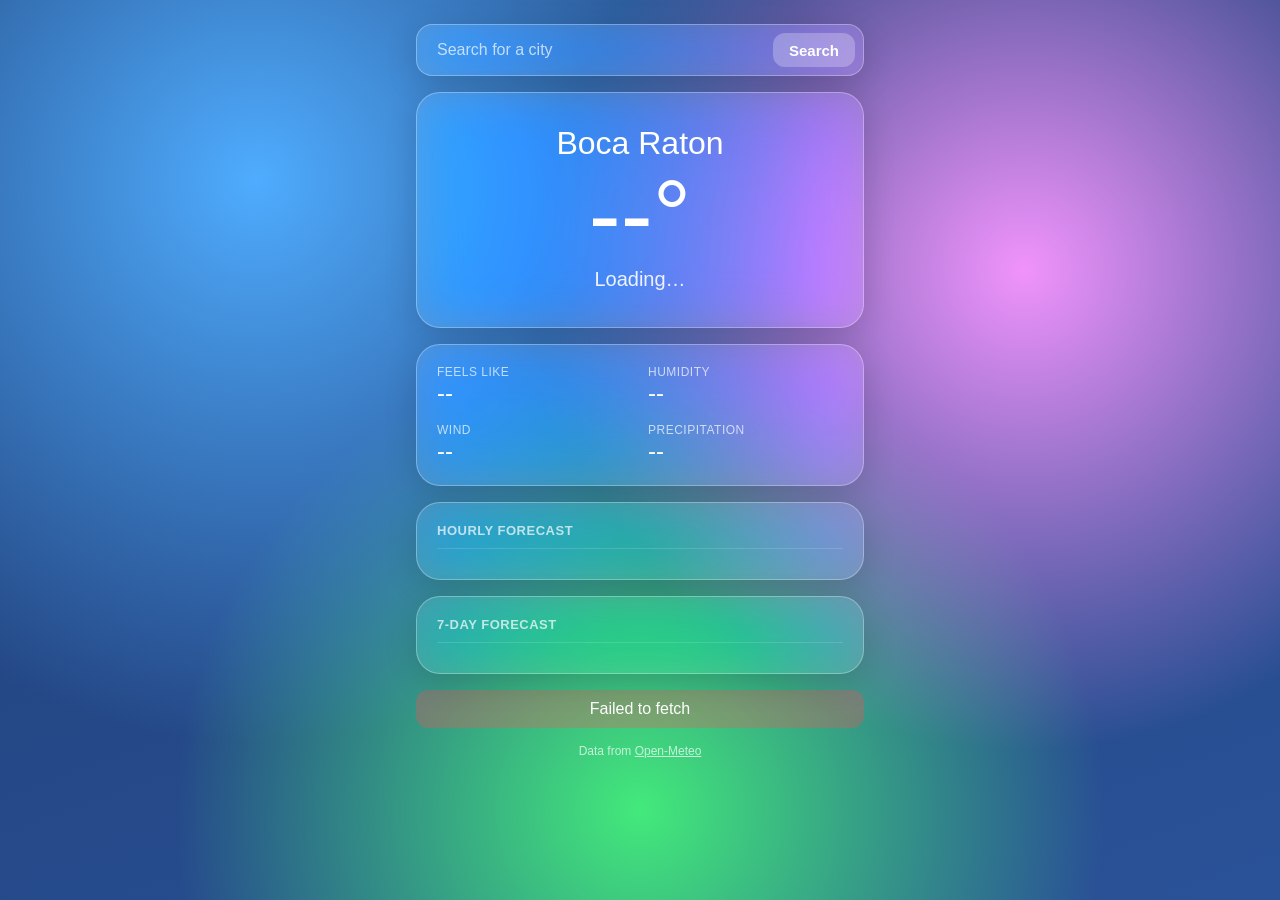
==== index.html @ cc985164 "Add glassmorphic weather app using Open-Meteo API Defaults to Boca Raton, FL with city search, curre" ====
<!doctype html>
<html lang="en">
<head>
  <meta charset="utf-8" />
  <meta name="viewport" content="width=device-width, initial-scale=1" />
  <title>Weather</title>
  <link rel="stylesheet" href="style.css" />
</head>
<body>
  <div class="bg"></div>

  <main class="app">
    <form id="search" class="glass search" autocomplete="off">
      <input id="query" type="text" placeholder="Search for a city" aria-label="Search for a city" />
      <button type="submit" aria-label="Search">Search</button>
    </form>

    <section class="glass current">
      <h1 id="city">Boca Raton</h1>
      <div id="temp" class="temp">--°</div>
      <div id="condition" class="condition">Loading…</div>
      <div id="hilo" class="hilo"></div>
    </section>

    <section class="glass details">
      <div><span>Feels Like</span><strong id="feels">--</strong></div>
      <div><span>Humidity</span><strong id="humidity">--</strong></div>
      <div><span>Wind</span><strong id="wind">--</strong></div>
      <div><span>Precipitation</span><strong id="precip">--</strong></div>
    </section>

    <section class="glass">
      <h2>Hourly Forecast</h2>
      <div id="hourly" class="hourly"></div>
    </section>

    <section class="glass">
      <h2>7-Day Forecast</h2>
      <ul id="daily" class="daily"></ul>
    </section>

    <p id="error" class="error" hidden></p>
    <footer>Data from <a href="https://open-meteo.com/" target="_blank" rel="noopener">Open-Meteo</a></footer>
  </main>

  <script src="app.js"></script>
</body>
</html>
---- style.css ----
* { box-sizing: border-box; margin: 0; padding: 0; }

body {
  font-family: -apple-system, BlinkMacSystemFont, "SF Pro Display", "Segoe UI", Roboto, Helvetica, Arial, sans-serif;
  color: #fff;
  min-height: 100vh;
  background: #1e3c72;
}

.bg {
  position: fixed;
  inset: 0;
  z-index: -1;
  background:
    radial-gradient(circle at 20% 20%, #4facfe 0%, transparent 45%),
    radial-gradient(circle at 80% 30%, #f093fb 0%, transparent 40%),
    radial-gradient(circle at 50% 90%, #43e97b 0%, transparent 45%),
    linear-gradient(160deg, #1e3c72, #2a5298);
}

.app {
  max-width: 480px;
  margin: 0 auto;
  padding: 24px 16px 40px;
  display: flex;
  flex-direction: column;
  gap: 16px;
}

.glass {
  background: rgba(255, 255, 255, 0.15);
  backdrop-filter: blur(24px) saturate(180%);
  -webkit-backdrop-filter: blur(24px) saturate(180%);
  border: 1px solid rgba(255, 255, 255, 0.3);
  border-radius: 24px;
  padding: 20px;
  box-shadow: 0 8px 32px rgba(0, 0, 0, 0.15);
}

h2 {
  font-size: 13px;
  font-weight: 600;
  text-transform: uppercase;
  letter-spacing: 0.5px;
  opacity: 0.7;
  padding-bottom: 10px;
  margin-bottom: 10px;
  border-bottom: 1px solid rgba(255, 255, 255, 0.2);
}

.search {
  display: flex;
  gap: 8px;
  padding: 8px;
  border-radius: 16px;
}

.search input {
  flex: 1;
  min-width: 0;
  background: transparent;
  border: none;
  outline: none;
  color: #fff;
  font-size: 16px;
  padding: 8px 12px;
}

.search input::placeholder { color: rgba(255, 255, 255, 0.7); }

.search button {
  border: none;
  border-radius: 12px;
  padding: 8px 16px;
  font-size: 15px;
  font-weight: 600;
  color: #fff;
  background: rgba(255, 255, 255, 0.25);
  cursor: pointer;
}

.search button:hover { background: rgba(255, 255, 255, 0.35); }

.current { text-align: center; padding: 32px 20px; }
.current h1 { font-size: 32px; font-weight: 500; }
.temp { font-size: 96px; font-weight: 200; line-height: 1.1; }
.condition { font-size: 20px; opacity: 0.9; }
.hilo { margin-top: 4px; font-size: 17px; opacity: 0.85; }

.details {
  display: grid;
  grid-template-columns: 1fr 1fr;
  gap: 16px;
}

.details span {
  display: block;
  font-size: 12px;
  text-transform: uppercase;
  letter-spacing: 0.5px;
  opacity: 0.7;
}

.details strong { font-size: 24px; font-weight: 500; }

.hourly {
  display: flex;
  gap: 20px;
  overflow-x: auto;
  scrollbar-width: none;
}

.hourly::-webkit-scrollbar { display: none; }

.hour {
  display: flex;
  flex-direction: column;
  align-items: center;
  gap: 6px;
  min-width: 44px;
  font-size: 15px;
}

.hour .icon { font-size: 24px; }

.daily { list-style: none; }

.daily li {
  display: grid;
  grid-template-columns: 60px 40px 1fr;
  align-items: center;
  padding: 10px 0;
  font-size: 17px;
  border-bottom: 1px solid rgba(255, 255, 255, 0.15);
}

.daily li:last-child { border-bottom: none; }
.daily .icon { font-size: 22px; }
.daily .range { text-align: right; }
.daily .low { opacity: 0.6; margin-right: 12px; }

.error {
  text-align: center;
  background: rgba(255, 80, 80, 0.3);
  border-radius: 12px;
  padding: 10px;
}

footer { text-align: center; font-size: 12px; opacity: 0.7; }
footer a { color: #fff; }
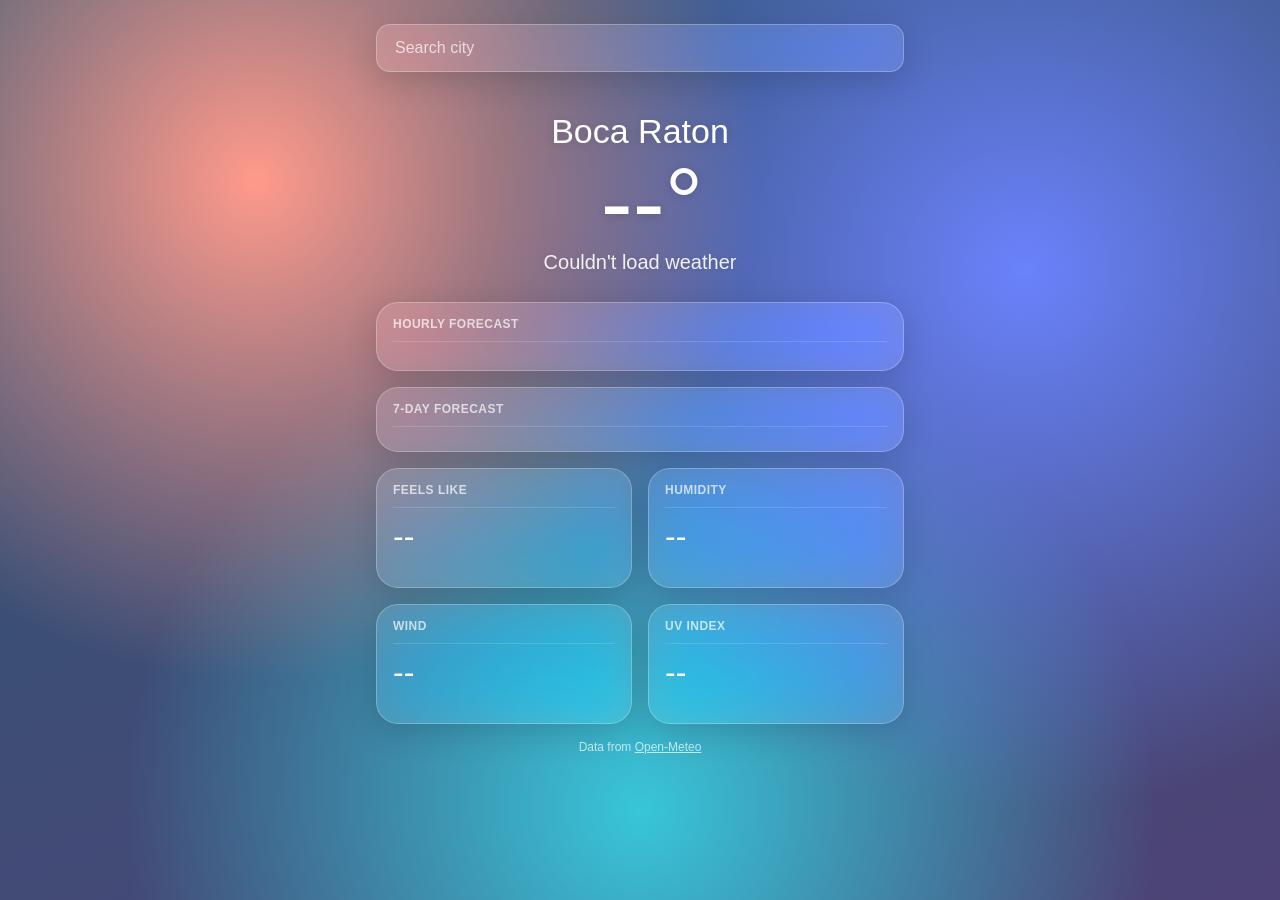
==== commit 93bb3a3b: "Add glassmorphic weather app using Open-Meteo Defaults to Boca Raton with city search, hourly and 7-" ====
--- a/index.html
+++ b/index.html
@@ -1,46 +1,45 @@
 <!doctype html>
 <html lang="en">
 <head>
-  <meta charset="utf-8" />
-  <meta name="viewport" content="width=device-width, initial-scale=1" />
+  <meta charset="utf-8">
+  <meta name="viewport" content="width=device-width, initial-scale=1">
   <title>Weather</title>
-  <link rel="stylesheet" href="style.css" />
+  <link rel="stylesheet" href="style.css">
 </head>
 <body>
   <div class="bg"></div>
 
   <main class="app">
     <form id="search" class="glass search" autocomplete="off">
-      <input id="query" type="text" placeholder="Search for a city" aria-label="Search for a city" />
-      <button type="submit" aria-label="Search">Search</button>
+      <input id="query" type="text" placeholder="Search city" aria-label="Search city">
+      <ul id="results" class="glass results" hidden></ul>
     </form>
 
-    <section class="glass current">
-      <h1 id="city">Boca Raton</h1>
+    <section class="current">
+      <h1 id="place">Boca Raton</h1>
       <div id="temp" class="temp">--°</div>
       <div id="condition" class="condition">Loading…</div>
       <div id="hilo" class="hilo"></div>
     </section>
 
-    <section class="glass details">
-      <div><span>Feels Like</span><strong id="feels">--</strong></div>
-      <div><span>Humidity</span><strong id="humidity">--</strong></div>
-      <div><span>Wind</span><strong id="wind">--</strong></div>
-      <div><span>Precipitation</span><strong id="precip">--</strong></div>
-    </section>
-
-    <section class="glass">
+    <section class="glass card">
       <h2>Hourly Forecast</h2>
       <div id="hourly" class="hourly"></div>
     </section>
 
-    <section class="glass">
+    <section class="glass card">
       <h2>7-Day Forecast</h2>
-      <ul id="daily" class="daily"></ul>
+      <div id="daily" class="daily"></div>
     </section>
 
-    <p id="error" class="error" hidden></p>
-    <footer>Data from <a href="https://open-meteo.com/" target="_blank" rel="noopener">Open-Meteo</a></footer>
+    <section class="details">
+      <div class="glass tile"><h2>Feels Like</h2><div id="feels" class="value">--</div></div>
+      <div class="glass tile"><h2>Humidity</h2><div id="humidity" class="value">--</div></div>
+      <div class="glass tile"><h2>Wind</h2><div id="wind" class="value">--</div></div>
+      <div class="glass tile"><h2>UV Index</h2><div id="uv" class="value">--</div></div>
+    </section>
+
+    <p class="credit">Data from <a href="https://open-meteo.com/" target="_blank" rel="noopener">Open-Meteo</a></p>
   </main>
 
   <script src="app.js"></script>
--- a/style.css
+++ b/style.css
@@ -1,7 +1,7 @@
 * { box-sizing: border-box; margin: 0; padding: 0; }
 
 body {
-  font-family: -apple-system, BlinkMacSystemFont, "SF Pro Display", "Segoe UI", Roboto, Helvetica, Arial, sans-serif;
+  font-family: -apple-system, BlinkMacSystemFont, "SF Pro Display", "Helvetica Neue", Arial, sans-serif;
   color: #fff;
   min-height: 100vh;
   background: #1e3c72;
@@ -12,14 +12,21 @@
   inset: 0;
   z-index: -1;
   background:
-    radial-gradient(circle at 20% 20%, #4facfe 0%, transparent 45%),
-    radial-gradient(circle at 80% 30%, #f093fb 0%, transparent 40%),
-    radial-gradient(circle at 50% 90%, #43e97b 0%, transparent 45%),
-    linear-gradient(160deg, #1e3c72, #2a5298);
+    radial-gradient(circle at 20% 20%, #ff9a8b 0%, transparent 40%),
+    radial-gradient(circle at 80% 30%, #6a82fb 0%, transparent 45%),
+    radial-gradient(circle at 50% 90%, #38c6d9 0%, transparent 50%),
+    linear-gradient(160deg, #2b5876, #4e4376);
+  transition: background 0.6s;
+}
+body.night .bg {
+  background:
+    radial-gradient(circle at 25% 20%, #3a2e6e 0%, transparent 45%),
+    radial-gradient(circle at 80% 70%, #1b4f72 0%, transparent 50%),
+    linear-gradient(160deg, #0f2027, #203a43, #2c5364);
 }
 
 .app {
-  max-width: 480px;
+  max-width: 560px;
   margin: 0 auto;
   padding: 24px 16px 40px;
   display: flex;
@@ -28,123 +35,76 @@
 }
 
 .glass {
-  background: rgba(255, 255, 255, 0.15);
-  backdrop-filter: blur(24px) saturate(180%);
-  -webkit-backdrop-filter: blur(24px) saturate(180%);
-  border: 1px solid rgba(255, 255, 255, 0.3);
-  border-radius: 24px;
-  padding: 20px;
+  background: rgba(255, 255, 255, 0.14);
+  border: 1px solid rgba(255, 255, 255, 0.25);
+  border-radius: 22px;
+  backdrop-filter: blur(24px) saturate(160%);
+  -webkit-backdrop-filter: blur(24px) saturate(160%);
   box-shadow: 0 8px 32px rgba(0, 0, 0, 0.15);
 }
 
+.search { position: relative; padding: 4px; border-radius: 14px; }
+.search input {
+  width: 100%;
+  padding: 10px 14px;
+  font-size: 16px;
+  color: #fff;
+  background: transparent;
+  border: none;
+  outline: none;
+}
+.search input::placeholder { color: rgba(255, 255, 255, 0.7); }
+
+.results {
+  position: absolute;
+  top: calc(100% + 6px);
+  left: 0;
+  right: 0;
+  list-style: none;
+  border-radius: 14px;
+  overflow: hidden;
+  z-index: 10;
+  background: rgba(40, 50, 80, 0.55);
+}
+.results li { padding: 12px 16px; cursor: pointer; }
+.results li:hover { background: rgba(255, 255, 255, 0.15); }
+.results small { opacity: 0.7; }
+
+.current { text-align: center; padding: 24px 0 8px; text-shadow: 0 1px 8px rgba(0, 0, 0, 0.15); }
+.current h1 { font-size: 34px; font-weight: 400; }
+.temp { font-size: 96px; font-weight: 200; line-height: 1; margin: 4px 0 0 24px; }
+.condition { font-size: 20px; opacity: 0.9; }
+.hilo { font-size: 18px; margin-top: 4px; }
+
+.card { padding: 14px 16px; }
 h2 {
-  font-size: 13px;
+  font-size: 12px;
   font-weight: 600;
   text-transform: uppercase;
-  letter-spacing: 0.5px;
+  letter-spacing: 0.04em;
   opacity: 0.7;
   padding-bottom: 10px;
   margin-bottom: 10px;
   border-bottom: 1px solid rgba(255, 255, 255, 0.2);
 }
 
-.search {
-  display: flex;
-  gap: 8px;
-  padding: 8px;
-  border-radius: 16px;
-}
-
-.search input {
-  flex: 1;
-  min-width: 0;
-  background: transparent;
-  border: none;
-  outline: none;
-  color: #fff;
-  font-size: 16px;
-  padding: 8px 12px;
-}
-
-.search input::placeholder { color: rgba(255, 255, 255, 0.7); }
-
-.search button {
-  border: none;
-  border-radius: 12px;
-  padding: 8px 16px;
-  font-size: 15px;
-  font-weight: 600;
-  color: #fff;
-  background: rgba(255, 255, 255, 0.25);
-  cursor: pointer;
-}
-
-.search button:hover { background: rgba(255, 255, 255, 0.35); }
-
-.current { text-align: center; padding: 32px 20px; }
-.current h1 { font-size: 32px; font-weight: 500; }
-.temp { font-size: 96px; font-weight: 200; line-height: 1.1; }
-.condition { font-size: 20px; opacity: 0.9; }
-.hilo { margin-top: 4px; font-size: 17px; opacity: 0.85; }
-
-.details {
-  display: grid;
-  grid-template-columns: 1fr 1fr;
-  gap: 16px;
-}
-
-.details span {
-  display: block;
-  font-size: 12px;
-  text-transform: uppercase;
-  letter-spacing: 0.5px;
-  opacity: 0.7;
-}
-
-.details strong { font-size: 24px; font-weight: 500; }
-
-.hourly {
-  display: flex;
-  gap: 20px;
-  overflow-x: auto;
-  scrollbar-width: none;
-}
-
+.hourly { display: flex; gap: 22px; overflow-x: auto; padding-bottom: 4px; scrollbar-width: none; }
 .hourly::-webkit-scrollbar { display: none; }
-
-.hour {
-  display: flex;
-  flex-direction: column;
-  align-items: center;
-  gap: 6px;
-  min-width: 44px;
-  font-size: 15px;
-}
-
+.hour { display: flex; flex-direction: column; align-items: center; gap: 8px; min-width: 40px; font-size: 15px; }
 .hour .icon { font-size: 24px; }
 
-.daily { list-style: none; }
+.day { display: grid; grid-template-columns: 56px 32px 1fr; align-items: center; gap: 10px; padding: 10px 0; font-size: 17px; }
+.day + .day { border-top: 1px solid rgba(255, 255, 255, 0.15); }
+.day .icon { font-size: 22px; text-align: center; }
+.range { display: flex; align-items: center; gap: 10px; }
+.range .lo { opacity: 0.7; width: 36px; text-align: right; }
+.range .hi { width: 36px; }
+.bar { flex: 1; height: 5px; border-radius: 3px; background: rgba(255, 255, 255, 0.2); position: relative; }
+.bar span { position: absolute; top: 0; bottom: 0; border-radius: 3px; background: linear-gradient(90deg, #7fd4ff, #ffd36e, #ff9a5a); }
 
-.daily li {
-  display: grid;
-  grid-template-columns: 60px 40px 1fr;
-  align-items: center;
-  padding: 10px 0;
-  font-size: 17px;
-  border-bottom: 1px solid rgba(255, 255, 255, 0.15);
-}
+.details { display: grid; grid-template-columns: 1fr 1fr; gap: 16px; }
+.tile { padding: 14px 16px; min-height: 120px; }
+.tile .value { font-size: 32px; font-weight: 400; }
 
-.daily li:last-child { border-bottom: none; }
-.daily .icon { font-size: 22px; }
-.daily .range { text-align: right; }
-.daily .low { opacity: 0.6; margin-right: 12px; }
-
-.error {
-  text-align: center;
-  background: rgba(255, 80, 80, 0.3);
-  border-radius: 12px;
-  padding: 10px;
-}
-
-footer { text-align: center; font-size: 12px; opacity: 0.7; }
-footer a { color: #fff; }
+.credit { text-align: center; font-size: 12px; opacity: 0.7; }
+.credit a { color: inherit; }
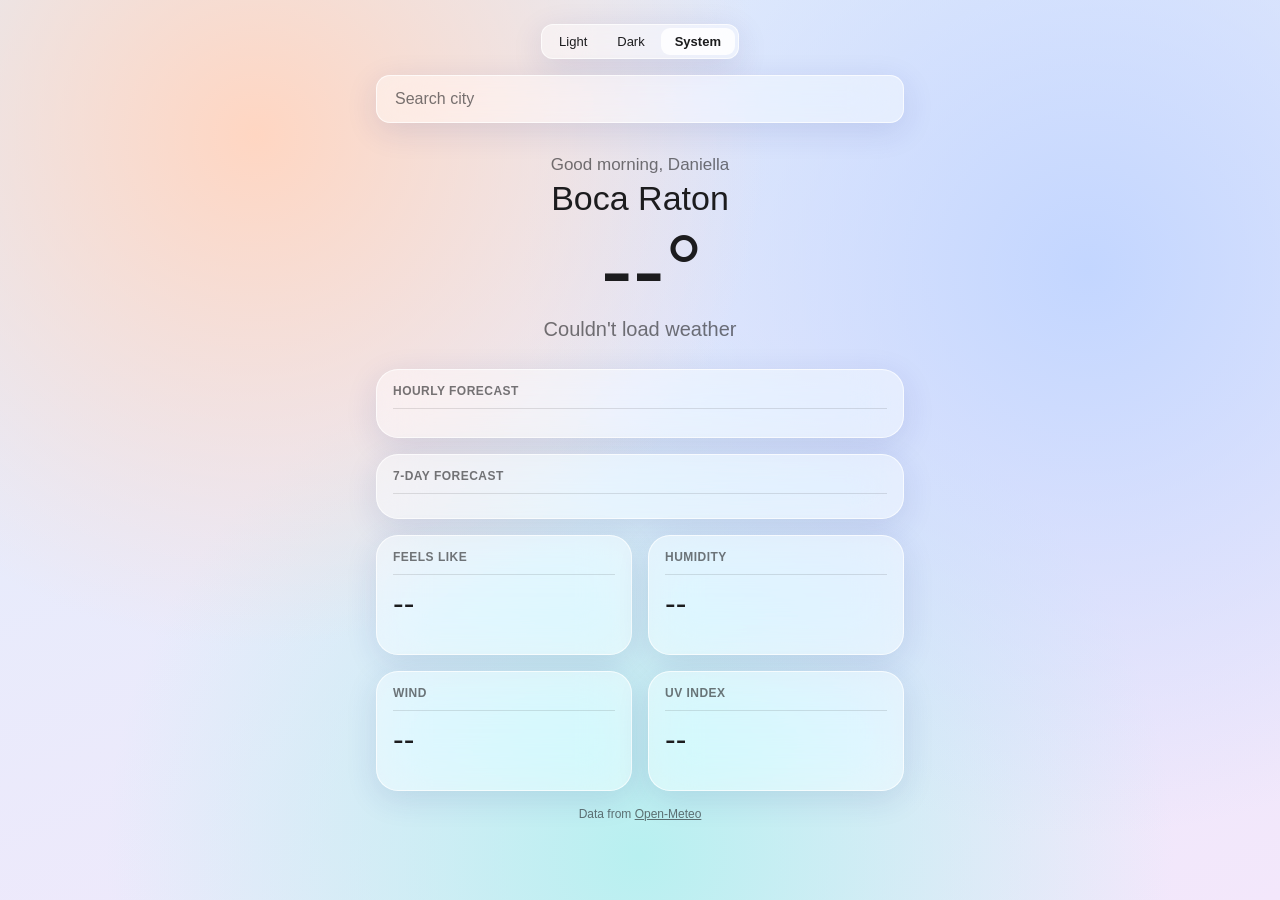
==== commit 7a6dcac2: "Add light/dark/system theme switcher and greeting for Daniella Theme choice is saved in the browser;" ====
--- a/index.html
+++ b/index.html
@@ -4,18 +4,29 @@
   <meta charset="utf-8">
   <meta name="viewport" content="width=device-width, initial-scale=1">
   <title>Weather</title>
+  <script>
+    // Apply saved theme before paint to avoid a flash
+    try { const t = localStorage.getItem("theme"); if (t === "light" || t === "dark") document.documentElement.dataset.theme = t; } catch (e) {}
+  </script>
   <link rel="stylesheet" href="style.css">
 </head>
 <body>
   <div class="bg"></div>
 
   <main class="app">
+    <div id="theme" class="glass theme" role="radiogroup" aria-label="Theme">
+      <button type="button" data-theme="light" role="radio">Light</button>
+      <button type="button" data-theme="dark" role="radio">Dark</button>
+      <button type="button" data-theme="system" role="radio">System</button>
+    </div>
+
     <form id="search" class="glass search" autocomplete="off">
       <input id="query" type="text" placeholder="Search city" aria-label="Search city">
       <ul id="results" class="glass results" hidden></ul>
     </form>
 
     <section class="current">
+      <p id="greeting" class="greeting">Hello, Daniella</p>
       <h1 id="place">Boca Raton</h1>
       <div id="temp" class="temp">--°</div>
       <div id="condition" class="condition">Loading…</div>
--- a/style.css
+++ b/style.css
@@ -1,28 +1,75 @@
 * { box-sizing: border-box; margin: 0; padding: 0; }
+
+/* Light theme (default) */
+:root {
+  --text: #1c1c1e;
+  --muted: rgba(28, 28, 30, 0.6);
+  --glass: rgba(255, 255, 255, 0.45);
+  --glass-border: rgba(255, 255, 255, 0.7);
+  --divider: rgba(28, 28, 30, 0.12);
+  --hover: rgba(255, 255, 255, 0.5);
+  --menu: rgba(255, 255, 255, 0.75);
+  --track: rgba(28, 28, 30, 0.12);
+  --active: rgba(255, 255, 255, 0.85);
+  --shadow: 0 8px 32px rgba(31, 38, 135, 0.12);
+  --page: #cfe3f7;
+  --bg:
+    radial-gradient(circle at 20% 15%, #ffd6c2 0%, transparent 40%),
+    radial-gradient(circle at 85% 30%, #c3d6ff 0%, transparent 45%),
+    radial-gradient(circle at 50% 95%, #b8f0f0 0%, transparent 50%),
+    linear-gradient(160deg, #e0eefc, #f3e7fb);
+}
+
+/* Dark theme: when chosen, or when "System" and the OS is dark */
+:root[data-theme="dark"] {
+  --text: #fff;
+  --muted: rgba(255, 255, 255, 0.65);
+  --glass: rgba(255, 255, 255, 0.08);
+  --glass-border: rgba(255, 255, 255, 0.16);
+  --divider: rgba(255, 255, 255, 0.15);
+  --hover: rgba(255, 255, 255, 0.12);
+  --menu: rgba(30, 36, 60, 0.75);
+  --track: rgba(255, 255, 255, 0.18);
+  --active: rgba(255, 255, 255, 0.2);
+  --shadow: 0 8px 32px rgba(0, 0, 0, 0.35);
+  --page: #0f2027;
+  --bg:
+    radial-gradient(circle at 25% 20%, #3a2e6e 0%, transparent 45%),
+    radial-gradient(circle at 80% 70%, #1b4f72 0%, transparent 50%),
+    linear-gradient(160deg, #0f2027, #203a43, #2c5364);
+}
+@media (prefers-color-scheme: dark) {
+  :root:not([data-theme="light"]) {
+    --text: #fff;
+    --muted: rgba(255, 255, 255, 0.65);
+    --glass: rgba(255, 255, 255, 0.08);
+    --glass-border: rgba(255, 255, 255, 0.16);
+    --divider: rgba(255, 255, 255, 0.15);
+    --hover: rgba(255, 255, 255, 0.12);
+    --menu: rgba(30, 36, 60, 0.75);
+    --track: rgba(255, 255, 255, 0.18);
+    --active: rgba(255, 255, 255, 0.2);
+    --shadow: 0 8px 32px rgba(0, 0, 0, 0.35);
+    --page: #0f2027;
+    --bg:
+      radial-gradient(circle at 25% 20%, #3a2e6e 0%, transparent 45%),
+      radial-gradient(circle at 80% 70%, #1b4f72 0%, transparent 50%),
+      linear-gradient(160deg, #0f2027, #203a43, #2c5364);
+  }
+}
 
 body {
   font-family: -apple-system, BlinkMacSystemFont, "SF Pro Display", "Helvetica Neue", Arial, sans-serif;
-  color: #fff;
+  color: var(--text);
   min-height: 100vh;
-  background: #1e3c72;
+  background: var(--page);
 }
 
 .bg {
   position: fixed;
   inset: 0;
   z-index: -1;
-  background:
-    radial-gradient(circle at 20% 20%, #ff9a8b 0%, transparent 40%),
-    radial-gradient(circle at 80% 30%, #6a82fb 0%, transparent 45%),
-    radial-gradient(circle at 50% 90%, #38c6d9 0%, transparent 50%),
-    linear-gradient(160deg, #2b5876, #4e4376);
-  transition: background 0.6s;
-}
-body.night .bg {
-  background:
-    radial-gradient(circle at 25% 20%, #3a2e6e 0%, transparent 45%),
-    radial-gradient(circle at 80% 70%, #1b4f72 0%, transparent 50%),
-    linear-gradient(160deg, #0f2027, #203a43, #2c5364);
+  background: var(--bg);
 }
 
 .app {
@@ -35,25 +82,38 @@
 }
 
 .glass {
-  background: rgba(255, 255, 255, 0.14);
-  border: 1px solid rgba(255, 255, 255, 0.25);
+  background: var(--glass);
+  border: 1px solid var(--glass-border);
   border-radius: 22px;
   backdrop-filter: blur(24px) saturate(160%);
   -webkit-backdrop-filter: blur(24px) saturate(160%);
-  box-shadow: 0 8px 32px rgba(0, 0, 0, 0.15);
+  box-shadow: var(--shadow);
 }
+
+.theme { display: flex; align-self: center; padding: 3px; border-radius: 12px; gap: 2px; }
+.theme button {
+  font: inherit;
+  font-size: 13px;
+  color: var(--text);
+  background: transparent;
+  border: none;
+  border-radius: 9px;
+  padding: 6px 14px;
+  cursor: pointer;
+}
+.theme button[aria-checked="true"] { background: var(--active); font-weight: 600; }
 
 .search { position: relative; padding: 4px; border-radius: 14px; }
 .search input {
   width: 100%;
   padding: 10px 14px;
   font-size: 16px;
-  color: #fff;
+  color: var(--text);
   background: transparent;
   border: none;
   outline: none;
 }
-.search input::placeholder { color: rgba(255, 255, 255, 0.7); }
+.search input::placeholder { color: var(--muted); }
 
 .results {
   position: absolute;
@@ -64,16 +124,17 @@
   border-radius: 14px;
   overflow: hidden;
   z-index: 10;
-  background: rgba(40, 50, 80, 0.55);
+  background: var(--menu);
 }
 .results li { padding: 12px 16px; cursor: pointer; }
-.results li:hover { background: rgba(255, 255, 255, 0.15); }
-.results small { opacity: 0.7; }
+.results li:hover { background: var(--hover); }
+.results small { color: var(--muted); }
 
-.current { text-align: center; padding: 24px 0 8px; text-shadow: 0 1px 8px rgba(0, 0, 0, 0.15); }
+.current { text-align: center; padding: 16px 0 8px; }
+.greeting { font-size: 17px; color: var(--muted); margin-bottom: 4px; }
 .current h1 { font-size: 34px; font-weight: 400; }
 .temp { font-size: 96px; font-weight: 200; line-height: 1; margin: 4px 0 0 24px; }
-.condition { font-size: 20px; opacity: 0.9; }
+.condition { font-size: 20px; color: var(--muted); }
 .hilo { font-size: 18px; margin-top: 4px; }
 
 .card { padding: 14px 16px; }
@@ -82,10 +143,10 @@
   font-weight: 600;
   text-transform: uppercase;
   letter-spacing: 0.04em;
-  opacity: 0.7;
+  color: var(--muted);
   padding-bottom: 10px;
   margin-bottom: 10px;
-  border-bottom: 1px solid rgba(255, 255, 255, 0.2);
+  border-bottom: 1px solid var(--divider);
 }
 
 .hourly { display: flex; gap: 22px; overflow-x: auto; padding-bottom: 4px; scrollbar-width: none; }
@@ -94,17 +155,17 @@
 .hour .icon { font-size: 24px; }
 
 .day { display: grid; grid-template-columns: 56px 32px 1fr; align-items: center; gap: 10px; padding: 10px 0; font-size: 17px; }
-.day + .day { border-top: 1px solid rgba(255, 255, 255, 0.15); }
+.day + .day { border-top: 1px solid var(--divider); }
 .day .icon { font-size: 22px; text-align: center; }
 .range { display: flex; align-items: center; gap: 10px; }
-.range .lo { opacity: 0.7; width: 36px; text-align: right; }
+.range .lo { color: var(--muted); width: 36px; text-align: right; }
 .range .hi { width: 36px; }
-.bar { flex: 1; height: 5px; border-radius: 3px; background: rgba(255, 255, 255, 0.2); position: relative; }
-.bar span { position: absolute; top: 0; bottom: 0; border-radius: 3px; background: linear-gradient(90deg, #7fd4ff, #ffd36e, #ff9a5a); }
+.bar { flex: 1; height: 5px; border-radius: 3px; background: var(--track); position: relative; }
+.bar span { position: absolute; top: 0; bottom: 0; border-radius: 3px; background: linear-gradient(90deg, #5ac8fa, #ffcc00, #ff9500); }
 
 .details { display: grid; grid-template-columns: 1fr 1fr; gap: 16px; }
 .tile { padding: 14px 16px; min-height: 120px; }
 .tile .value { font-size: 32px; font-weight: 400; }
 
-.credit { text-align: center; font-size: 12px; opacity: 0.7; }
+.credit { text-align: center; font-size: 12px; color: var(--muted); }
 .credit a { color: inherit; }
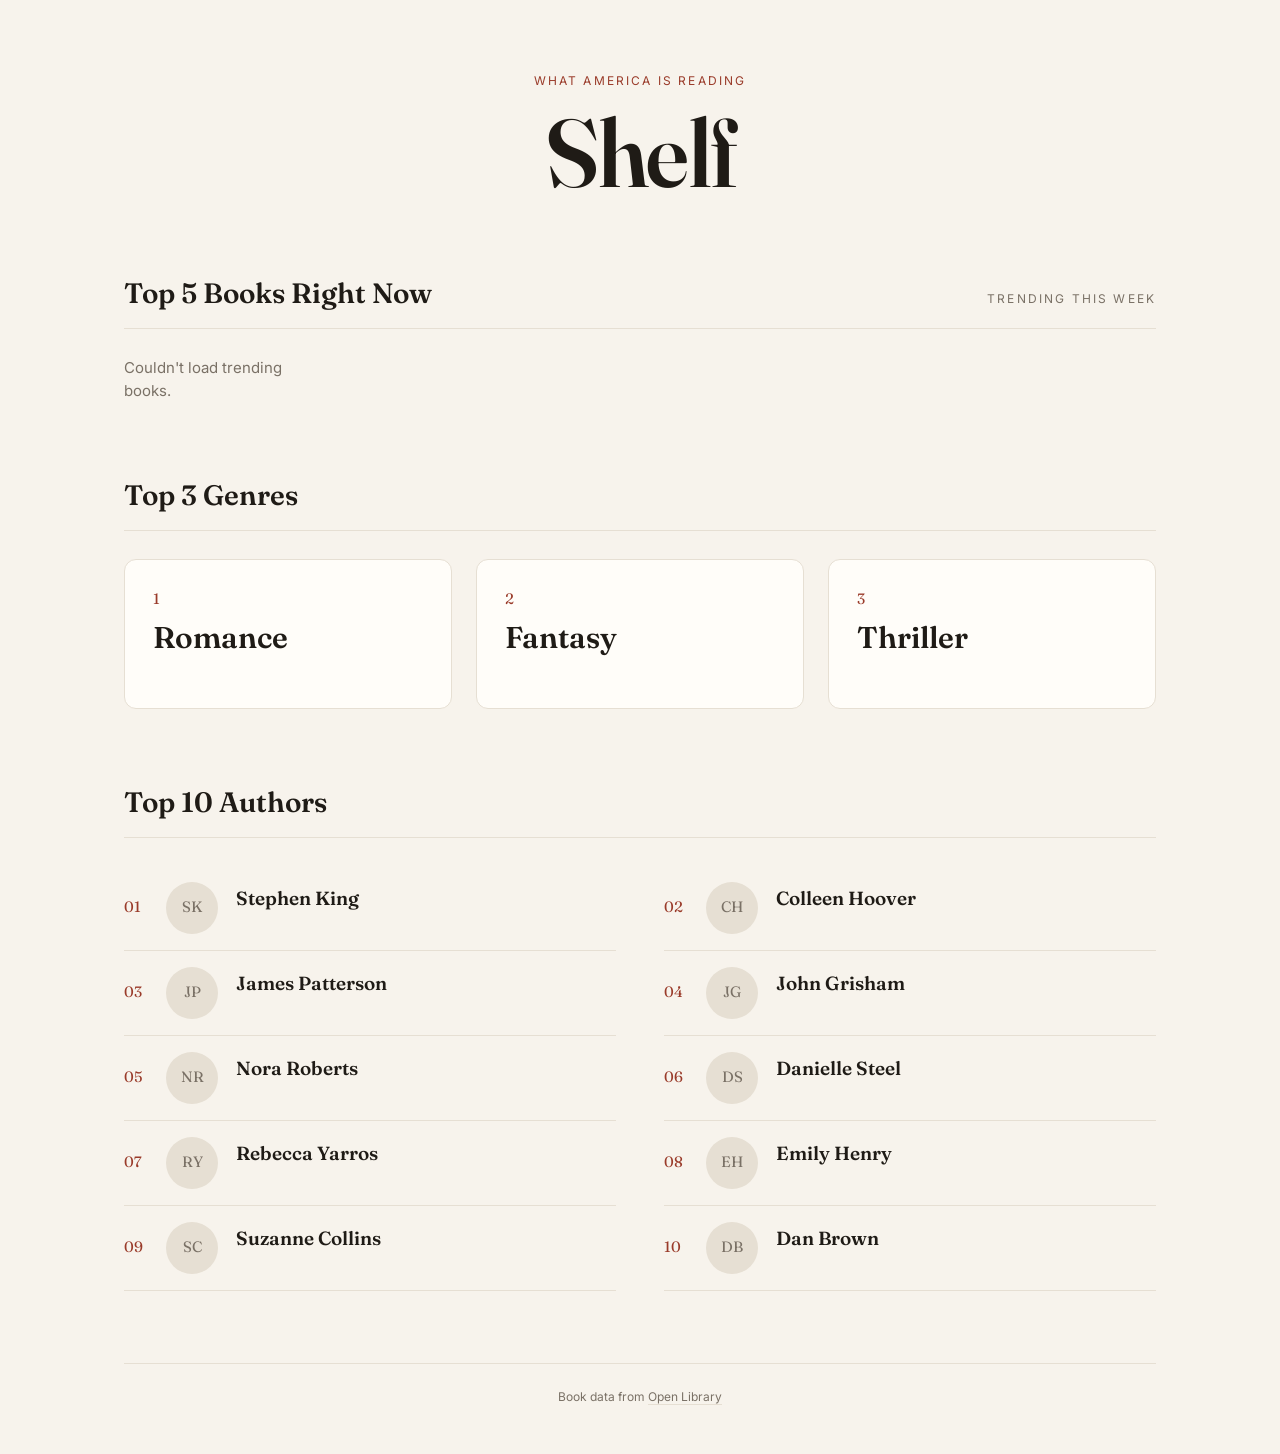
==== commit ad7ec4d1: "Add Shelf book app using Open Library; move weather app to weather/ Co-Authored-By: Claude Opus 5.5 " ====
--- a/index.html
+++ b/index.html
@@ -3,54 +3,42 @@
 <head>
   <meta charset="utf-8">
   <meta name="viewport" content="width=device-width, initial-scale=1">
-  <title>Weather</title>
-  <script>
-    // Apply saved theme before paint to avoid a flash
-    try { const t = localStorage.getItem("theme"); if (t === "light" || t === "dark") document.documentElement.dataset.theme = t; } catch (e) {}
-  </script>
+  <title>Shelf</title>
+  <link rel="preconnect" href="https://fonts.googleapis.com">
+  <link rel="preconnect" href="https://fonts.gstatic.com" crossorigin>
+  <link href="https://fonts.googleapis.com/css2?family=Fraunces:opsz,wght@9..144,400;9..144,600&family=Inter:wght@400;500;600&display=swap" rel="stylesheet">
   <link rel="stylesheet" href="style.css">
 </head>
 <body>
-  <div class="bg"></div>
+  <main class="page">
+    <header class="masthead">
+      <p class="eyebrow">What America is reading</p>
+      <h1>Shelf</h1>
+    </header>
 
-  <main class="app">
-    <div id="theme" class="glass theme" role="radiogroup" aria-label="Theme">
-      <button type="button" data-theme="light" role="radio">Light</button>
-      <button type="button" data-theme="dark" role="radio">Dark</button>
-      <button type="button" data-theme="system" role="radio">System</button>
-    </div>
-
-    <form id="search" class="glass search" autocomplete="off">
-      <input id="query" type="text" placeholder="Search city" aria-label="Search city">
-      <ul id="results" class="glass results" hidden></ul>
-    </form>
-
-    <section class="current">
-      <p id="greeting" class="greeting">Hello, Daniella</p>
-      <h1 id="place">Boca Raton</h1>
-      <div id="temp" class="temp">--°</div>
-      <div id="condition" class="condition">Loading…</div>
-      <div id="hilo" class="hilo"></div>
+    <section>
+      <div class="section-head">
+        <h2>Top 5 Books Right Now</h2>
+        <p class="note">Trending this week</p>
+      </div>
+      <ol id="books" class="books"></ol>
     </section>
 
-    <section class="glass card">
-      <h2>Hourly Forecast</h2>
-      <div id="hourly" class="hourly"></div>
+    <section>
+      <div class="section-head">
+        <h2>Top 3 Genres</h2>
+      </div>
+      <div id="genres" class="genres"></div>
     </section>
 
-    <section class="glass card">
-      <h2>7-Day Forecast</h2>
-      <div id="daily" class="daily"></div>
+    <section>
+      <div class="section-head">
+        <h2>Top 10 Authors</h2>
+      </div>
+      <ol id="authors" class="authors"></ol>
     </section>
 
-    <section class="details">
-      <div class="glass tile"><h2>Feels Like</h2><div id="feels" class="value">--</div></div>
-      <div class="glass tile"><h2>Humidity</h2><div id="humidity" class="value">--</div></div>
-      <div class="glass tile"><h2>Wind</h2><div id="wind" class="value">--</div></div>
-      <div class="glass tile"><h2>UV Index</h2><div id="uv" class="value">--</div></div>
-    </section>
-
-    <p class="credit">Data from <a href="https://open-meteo.com/" target="_blank" rel="noopener">Open-Meteo</a></p>
+    <footer class="credit">Book data from <a href="https://openlibrary.org/developers/api" target="_blank" rel="noopener">Open Library</a></footer>
   </main>
 
   <script src="app.js"></script>
--- a/style.css
+++ b/style.css
@@ -1,171 +1,175 @@
 * { box-sizing: border-box; margin: 0; padding: 0; }
 
-/* Light theme (default) */
 :root {
-  --text: #1c1c1e;
-  --muted: rgba(28, 28, 30, 0.6);
-  --glass: rgba(255, 255, 255, 0.45);
-  --glass-border: rgba(255, 255, 255, 0.7);
-  --divider: rgba(28, 28, 30, 0.12);
-  --hover: rgba(255, 255, 255, 0.5);
-  --menu: rgba(255, 255, 255, 0.75);
-  --track: rgba(28, 28, 30, 0.12);
-  --active: rgba(255, 255, 255, 0.85);
-  --shadow: 0 8px 32px rgba(31, 38, 135, 0.12);
-  --page: #cfe3f7;
-  --bg:
-    radial-gradient(circle at 20% 15%, #ffd6c2 0%, transparent 40%),
-    radial-gradient(circle at 85% 30%, #c3d6ff 0%, transparent 45%),
-    radial-gradient(circle at 50% 95%, #b8f0f0 0%, transparent 50%),
-    linear-gradient(160deg, #e0eefc, #f3e7fb);
-}
-
-/* Dark theme: when chosen, or when "System" and the OS is dark */
-:root[data-theme="dark"] {
-  --text: #fff;
-  --muted: rgba(255, 255, 255, 0.65);
-  --glass: rgba(255, 255, 255, 0.08);
-  --glass-border: rgba(255, 255, 255, 0.16);
-  --divider: rgba(255, 255, 255, 0.15);
-  --hover: rgba(255, 255, 255, 0.12);
-  --menu: rgba(30, 36, 60, 0.75);
-  --track: rgba(255, 255, 255, 0.18);
-  --active: rgba(255, 255, 255, 0.2);
-  --shadow: 0 8px 32px rgba(0, 0, 0, 0.35);
-  --page: #0f2027;
-  --bg:
-    radial-gradient(circle at 25% 20%, #3a2e6e 0%, transparent 45%),
-    radial-gradient(circle at 80% 70%, #1b4f72 0%, transparent 50%),
-    linear-gradient(160deg, #0f2027, #203a43, #2c5364);
+  --bg: #f7f3ec;
+  --surface: #fffdf9;
+  --text: #1f1b16;
+  --muted: #7a7166;
+  --line: #e6dfd3;
+  --accent: #9a3b2a;
+  --shadow: 0 10px 30px rgba(60, 40, 20, 0.12);
 }
 @media (prefers-color-scheme: dark) {
-  :root:not([data-theme="light"]) {
-    --text: #fff;
-    --muted: rgba(255, 255, 255, 0.65);
-    --glass: rgba(255, 255, 255, 0.08);
-    --glass-border: rgba(255, 255, 255, 0.16);
-    --divider: rgba(255, 255, 255, 0.15);
-    --hover: rgba(255, 255, 255, 0.12);
-    --menu: rgba(30, 36, 60, 0.75);
-    --track: rgba(255, 255, 255, 0.18);
-    --active: rgba(255, 255, 255, 0.2);
-    --shadow: 0 8px 32px rgba(0, 0, 0, 0.35);
-    --page: #0f2027;
-    --bg:
-      radial-gradient(circle at 25% 20%, #3a2e6e 0%, transparent 45%),
-      radial-gradient(circle at 80% 70%, #1b4f72 0%, transparent 50%),
-      linear-gradient(160deg, #0f2027, #203a43, #2c5364);
+  :root {
+    --bg: #14120f;
+    --surface: #1d1a16;
+    --text: #f1ebe2;
+    --muted: #9c9284;
+    --line: #2e2a24;
+    --accent: #d98a6c;
+    --shadow: 0 10px 30px rgba(0, 0, 0, 0.45);
   }
 }
 
 body {
-  font-family: -apple-system, BlinkMacSystemFont, "SF Pro Display", "Helvetica Neue", Arial, sans-serif;
+  background: var(--bg);
   color: var(--text);
-  min-height: 100vh;
-  background: var(--page);
+  font: 15px/1.5 "Inter", system-ui, sans-serif;
+  -webkit-font-smoothing: antialiased;
 }
 
-.bg {
-  position: fixed;
-  inset: 0;
-  z-index: -1;
-  background: var(--bg);
+a { color: inherit; text-decoration: none; }
+
+.page {
+  max-width: 1080px;
+  margin: 0 auto;
+  padding: 72px 24px 48px;
 }
 
-.app {
-  max-width: 560px;
-  margin: 0 auto;
-  padding: 24px 16px 40px;
+h1, h2, h3 { font-family: "Fraunces", Georgia, serif; font-weight: 600; }
+
+.masthead { text-align: center; margin-bottom: 72px; }
+.masthead h1 { font-size: clamp(56px, 10vw, 96px); letter-spacing: -0.02em; line-height: 1; }
+.eyebrow, .note {
+  text-transform: uppercase;
+  letter-spacing: 0.18em;
+  font-size: 12px;
+  color: var(--muted);
+}
+.eyebrow { margin-bottom: 14px; color: var(--accent); }
+
+section { margin-bottom: 72px; }
+
+.section-head {
   display: flex;
-  flex-direction: column;
-  gap: 16px;
+  justify-content: space-between;
+  align-items: baseline;
+  border-bottom: 1px solid var(--line);
+  padding-bottom: 14px;
+  margin-bottom: 28px;
+}
+.section-head h2 { font-size: 28px; }
+
+.rank {
+  font-family: "Fraunces", Georgia, serif;
+  color: var(--accent);
+  font-size: 15px;
 }
 
-.glass {
-  background: var(--glass);
-  border: 1px solid var(--glass-border);
-  border-radius: 22px;
-  backdrop-filter: blur(24px) saturate(160%);
-  -webkit-backdrop-filter: blur(24px) saturate(160%);
+/* Books */
+.books {
+  list-style: none;
+  display: grid;
+  grid-template-columns: repeat(5, 1fr);
+  gap: 24px;
+}
+.cover {
+  aspect-ratio: 2 / 3;
+  border-radius: 4px;
+  overflow: hidden;
+  background: var(--line);
   box-shadow: var(--shadow);
+  margin-bottom: 14px;
+  transition: transform 0.3s ease;
 }
+.book a:hover .cover { transform: translateY(-4px); }
+.cover img, .mini img { width: 100%; height: 100%; object-fit: cover; display: block; }
+.placeholder {
+  display: flex;
+  align-items: center;
+  justify-content: center;
+  height: 100%;
+  padding: 10px;
+  text-align: center;
+  font-family: "Fraunces", Georgia, serif;
+  font-size: 13px;
+  color: var(--muted);
+}
+.book h3 { font-size: 17px; line-height: 1.25; margin: 4px 0; }
+.book p { color: var(--muted); font-size: 13px; }
 
-.theme { display: flex; align-self: center; padding: 3px; border-radius: 12px; gap: 2px; }
-.theme button {
-  font: inherit;
-  font-size: 13px;
-  color: var(--text);
-  background: transparent;
-  border: none;
-  border-radius: 9px;
-  padding: 6px 14px;
-  cursor: pointer;
+/* Genres */
+.genres {
+  display: grid;
+  grid-template-columns: repeat(3, 1fr);
+  gap: 24px;
 }
-.theme button[aria-checked="true"] { background: var(--active); font-weight: 600; }
+.genre {
+  background: var(--surface);
+  border: 1px solid var(--line);
+  border-radius: 12px;
+  padding: 28px;
+}
+.genre h3 { font-size: 30px; margin-top: 4px; }
+.count { color: var(--muted); font-size: 13px; margin-bottom: 20px; }
+.mini { display: grid; grid-template-columns: repeat(3, 1fr); gap: 10px; }
+.mini a {
+  aspect-ratio: 2 / 3;
+  border-radius: 3px;
+  overflow: hidden;
+  background: var(--line);
+}
+.mini .placeholder { font-size: 10px; }
 
-.search { position: relative; padding: 4px; border-radius: 14px; }
-.search input {
-  width: 100%;
-  padding: 10px 14px;
-  font-size: 16px;
-  color: var(--text);
-  background: transparent;
-  border: none;
-  outline: none;
+/* Authors */
+.authors {
+  list-style: none;
+  display: grid;
+  grid-template-columns: repeat(2, 1fr);
+  column-gap: 48px;
 }
-.search input::placeholder { color: var(--muted); }
+.author {
+  display: flex;
+  align-items: center;
+  gap: 18px;
+  padding: 16px 0;
+  border-bottom: 1px solid var(--line);
+}
+.author .rank { width: 24px; }
+.photo {
+  width: 52px;
+  height: 52px;
+  flex-shrink: 0;
+  border-radius: 50%;
+  overflow: hidden;
+  background: var(--line);
+  display: flex;
+  align-items: center;
+  justify-content: center;
+  font-family: "Fraunces", Georgia, serif;
+  color: var(--muted);
+}
+.photo img { width: 100%; height: 100%; object-fit: cover; }
+.author h3 { font-size: 19px; }
+.meta { color: var(--muted); font-size: 13px; }
 
-.results {
-  position: absolute;
-  top: calc(100% + 6px);
-  left: 0;
-  right: 0;
-  list-style: none;
-  border-radius: 14px;
-  overflow: hidden;
-  z-index: 10;
-  background: var(--menu);
+.error { color: var(--muted); }
+
+.credit {
+  text-align: center;
+  color: var(--muted);
+  font-size: 12px;
+  padding-top: 24px;
+  border-top: 1px solid var(--line);
 }
-.results li { padding: 12px 16px; cursor: pointer; }
-.results li:hover { background: var(--hover); }
-.results small { color: var(--muted); }
+.credit a { border-bottom: 1px solid var(--line); }
 
-.current { text-align: center; padding: 16px 0 8px; }
-.greeting { font-size: 17px; color: var(--muted); margin-bottom: 4px; }
-.current h1 { font-size: 34px; font-weight: 400; }
-.temp { font-size: 96px; font-weight: 200; line-height: 1; margin: 4px 0 0 24px; }
-.condition { font-size: 20px; color: var(--muted); }
-.hilo { font-size: 18px; margin-top: 4px; }
-
-.card { padding: 14px 16px; }
-h2 {
-  font-size: 12px;
-  font-weight: 600;
-  text-transform: uppercase;
-  letter-spacing: 0.04em;
-  color: var(--muted);
-  padding-bottom: 10px;
-  margin-bottom: 10px;
-  border-bottom: 1px solid var(--divider);
+@media (max-width: 860px) {
+  .books { grid-template-columns: repeat(3, 1fr); }
+  .genres { grid-template-columns: 1fr; }
+  .authors { grid-template-columns: 1fr; }
 }
-
-.hourly { display: flex; gap: 22px; overflow-x: auto; padding-bottom: 4px; scrollbar-width: none; }
-.hourly::-webkit-scrollbar { display: none; }
-.hour { display: flex; flex-direction: column; align-items: center; gap: 8px; min-width: 40px; font-size: 15px; }
-.hour .icon { font-size: 24px; }
-
-.day { display: grid; grid-template-columns: 56px 32px 1fr; align-items: center; gap: 10px; padding: 10px 0; font-size: 17px; }
-.day + .day { border-top: 1px solid var(--divider); }
-.day .icon { font-size: 22px; text-align: center; }
-.range { display: flex; align-items: center; gap: 10px; }
-.range .lo { color: var(--muted); width: 36px; text-align: right; }
-.range .hi { width: 36px; }
-.bar { flex: 1; height: 5px; border-radius: 3px; background: var(--track); position: relative; }
-.bar span { position: absolute; top: 0; bottom: 0; border-radius: 3px; background: linear-gradient(90deg, #5ac8fa, #ffcc00, #ff9500); }
-
-.details { display: grid; grid-template-columns: 1fr 1fr; gap: 16px; }
-.tile { padding: 14px 16px; min-height: 120px; }
-.tile .value { font-size: 32px; font-weight: 400; }
-
-.credit { text-align: center; font-size: 12px; color: var(--muted); }
-.credit a { color: inherit; }
+@media (max-width: 520px) {
+  .page { padding: 48px 16px 32px; }
+  .books { grid-template-columns: repeat(2, 1fr); gap: 16px; }
+}
